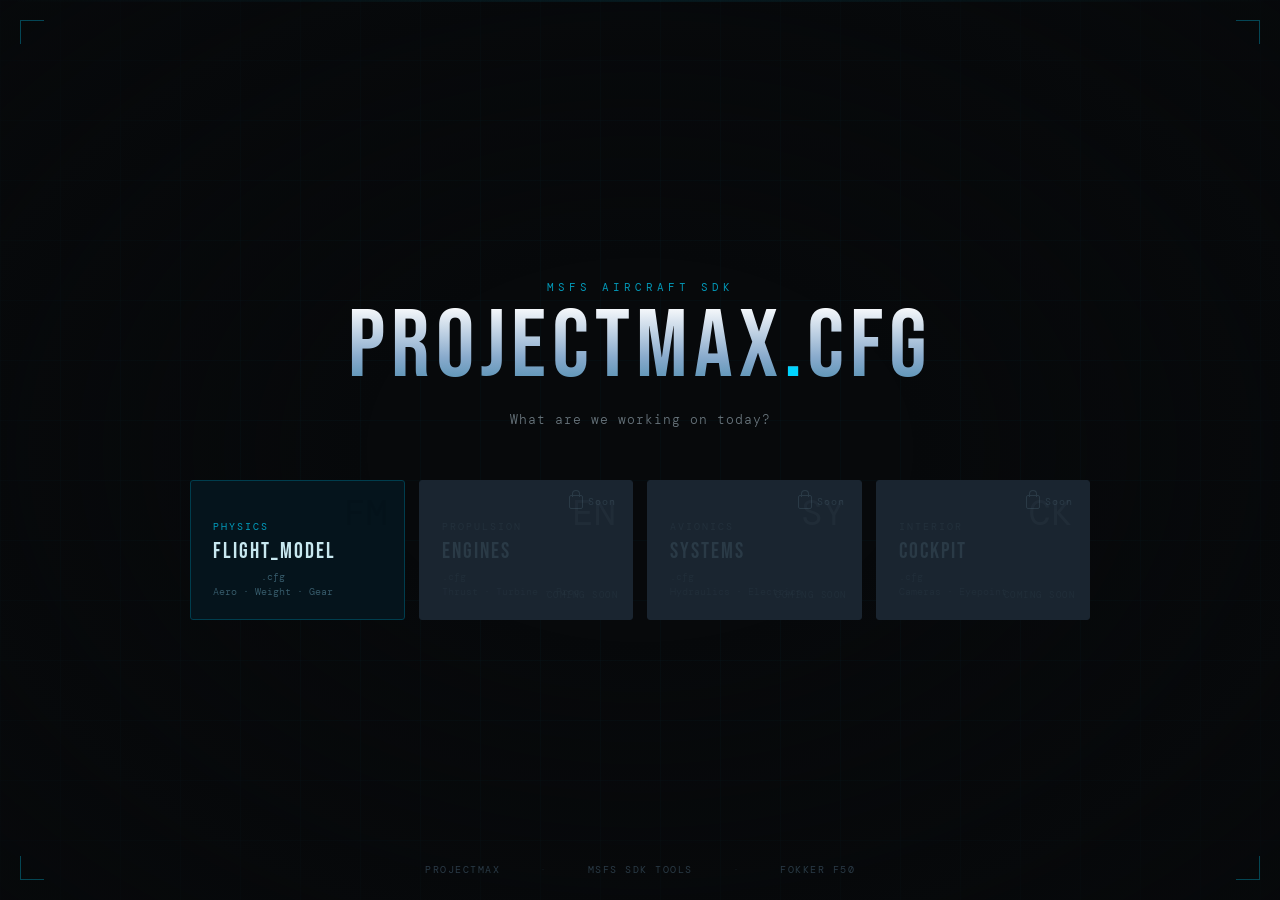
==== menu.html @ fecf092c "Add files via upload" ====
<!DOCTYPE html>
<html lang="en">
<head>
<meta charset="UTF-8">
<meta name="viewport" content="width=device-width, initial-scale=1.0">
<title>ProjectMax — CFG Editor</title>
<style>
@import url('https://fonts.googleapis.com/css2?family=Bebas+Neue&family=DM+Mono:wght@300;400;500&family=Barlow:wght@300;400&display=swap');

:root {
  --bg: #07090b;
  --line: #141c24;
  --accent: #00d4ff;
  --accent-dim: #003d4d;
  --text: #b8ccd8;
  --muted: #2a3a46;
  --muted2: #1a2830;
  --disabled: #1a2530;
  --disabled-text: #2a3a46;
  --disabled-border: #1a2530;
}

*, *::before, *::after { box-sizing: border-box; margin: 0; padding: 0; }

html, body {
  width: 100%; height: 100%;
  background: var(--bg);
  color: var(--text);
  font-family: 'Barlow', sans-serif;
  overflow: hidden;
}

/* ── Grid lines background ── */
.grid-bg {
  position: fixed;
  inset: 0;
  background-image:
    linear-gradient(rgba(0,212,255,0.025) 1px, transparent 1px),
    linear-gradient(90deg, rgba(0,212,255,0.025) 1px, transparent 1px);
  background-size: 60px 60px;
  pointer-events: none;
  z-index: 0;
}

/* Vignette */
.vignette {
  position: fixed; inset: 0;
  background: radial-gradient(ellipse at center, transparent 30%, #07090bcc 100%);
  pointer-events: none;
  z-index: 1;
}

/* Horizontal scan line drift */
.scanline {
  position: fixed;
  left: 0; right: 0;
  height: 2px;
  background: linear-gradient(90deg, transparent, rgba(0,212,255,0.08), transparent);
  animation: scan 8s linear infinite;
  pointer-events: none;
  z-index: 2;
}
@keyframes scan {
  0%   { top: -2px; opacity: 0; }
  5%   { opacity: 1; }
  95%  { opacity: 1; }
  100% { top: 100%; opacity: 0; }
}

/* ── Corner marks ── */
.corner {
  position: fixed;
  width: 24px; height: 24px;
  border-color: var(--accent);
  border-style: solid;
  opacity: 0.3;
  z-index: 3;
}
.corner.tl { top: 20px; left: 20px; border-width: 1px 0 0 1px; }
.corner.tr { top: 20px; right: 20px; border-width: 1px 1px 0 0; }
.corner.bl { bottom: 20px; left: 20px; border-width: 0 0 1px 1px; }
.corner.br { bottom: 20px; right: 20px; border-width: 0 1px 1px 0; }

/* ── Main layout ── */
.stage {
  position: relative;
  z-index: 10;
  width: 100%; height: 100vh;
  display: flex;
  flex-direction: column;
  align-items: center;
  justify-content: center;
  gap: 0;
}

/* ── Logo / Title ── */
.logo-block {
  text-align: center;
  margin-bottom: 52px;
  animation: fadeDown 0.7s cubic-bezier(0.2,0,0,1) both;
}
@keyframes fadeDown {
  from { opacity: 0; transform: translateY(-18px); }
  to   { opacity: 1; transform: translateY(0); }
}

.logo-eyebrow {
  font-family: 'DM Mono', monospace;
  font-size: 11px;
  letter-spacing: 4px;
  color: var(--accent);
  text-transform: uppercase;
  margin-bottom: 10px;
  opacity: 0.7;
}

.logo-title {
  font-family: 'Bebas Neue', sans-serif;
  font-size: clamp(56px, 8vw, 96px);
  letter-spacing: 6px;
  color: #fff;
  line-height: 0.92;
  /* Subtle chrome effect */
  background: linear-gradient(180deg, #ffffff 0%, #88aacc 60%, #4488aa 100%);
  -webkit-background-clip: text;
  -webkit-text-fill-color: transparent;
  background-clip: text;
}

.logo-title .dot { color: var(--accent); -webkit-text-fill-color: var(--accent); }

.logo-subtitle {
  margin-top: 18px;
  font-family: 'DM Mono', monospace;
  font-size: 13px;
  font-weight: 300;
  color: var(--text);
  letter-spacing: 1px;
  opacity: 0.55;
}

/* ── Button grid ── */
.btn-grid {
  display: grid;
  grid-template-columns: repeat(4, 1fr);
  gap: 14px;
  width: min(900px, 90vw);
}

/* ── Card button ── */
.cfg-btn {
  position: relative;
  display: flex;
  flex-direction: column;
  align-items: flex-start;
  justify-content: flex-end;
  padding: 24px 22px 20px;
  border: 1px solid var(--disabled-border);
  border-radius: 3px;
  background: var(--disabled);
  cursor: not-allowed;
  overflow: hidden;
  min-height: 140px;
  transition: border-color 0.2s, box-shadow 0.2s;
  animation: fadeUp 0.6s cubic-bezier(0.2,0,0,1) both;
}

.cfg-btn:nth-child(1) { animation-delay: 0.15s; }
.cfg-btn:nth-child(2) { animation-delay: 0.25s; }
.cfg-btn:nth-child(3) { animation-delay: 0.35s; }
.cfg-btn:nth-child(4) { animation-delay: 0.45s; }

@keyframes fadeUp {
  from { opacity: 0; transform: translateY(20px); }
  to   { opacity: 1; transform: translateY(0); }
}

/* Active (flight_model) */
.cfg-btn.active {
  border-color: var(--accent-dim);
  background: #05141c;
  cursor: pointer;
}
.cfg-btn.active:hover {
  border-color: var(--accent);
  box-shadow: 0 0 32px #00d4ff22, inset 0 0 40px #00d4ff08;
}
.cfg-btn.active:hover .btn-arrow { opacity: 1; transform: translateX(0); }
.cfg-btn.active:hover .btn-icon { opacity: 0.6; }
.cfg-btn.active:hover .btn-name { color: #fff; }

/* Disabled lock icon */
.cfg-btn.disabled .btn-lock {
  display: flex;
}

/* ── Big decorative icon ── */
.btn-icon {
  position: absolute;
  top: 14px; right: 16px;
  font-size: 36px;
  opacity: 0.06;
  transition: opacity 0.2s;
  line-height: 1;
  user-select: none;
  font-family: 'DM Mono', monospace;
}
.cfg-btn.disabled .btn-icon {
  opacity: 0.04;
}

/* Lock overlay */
.btn-lock {
  display: none;
  position: absolute;
  top: 14px; right: 16px;
  align-items: center;
  gap: 5px;
  font-family: 'DM Mono', monospace;
  font-size: 10px;
  color: var(--muted);
  letter-spacing: 1px;
}
.lock-icon {
  width: 14px; height: 14px;
  border: 1px solid var(--muted);
  border-radius: 2px;
  position: relative;
  display: flex; align-items: center; justify-content: center;
}
.lock-icon::before {
  content: '';
  position: absolute;
  top: -6px;
  width: 8px; height: 7px;
  border: 1px solid var(--muted);
  border-bottom: none;
  border-radius: 4px 4px 0 0;
}

.btn-tag {
  font-family: 'DM Mono', monospace;
  font-size: 10px;
  letter-spacing: 2px;
  text-transform: uppercase;
  margin-bottom: 8px;
}
.cfg-btn.active .btn-tag { color: var(--accent); opacity: 0.7; }
.cfg-btn.disabled .btn-tag { color: var(--muted); opacity: 0.5; }

.btn-name {
  font-family: 'Bebas Neue', sans-serif;
  font-size: 22px;
  letter-spacing: 2px;
  line-height: 1;
  transition: color 0.15s;
}
.cfg-btn.active .btn-name { color: #c8e8f0; }
.cfg-btn.disabled .btn-name { color: var(--disabled-text); }

.btn-desc {
  margin-top: 6px;
  font-family: 'DM Mono', monospace;
  font-size: 10px;
  font-weight: 300;
  line-height: 1.5;
}
.cfg-btn.active .btn-desc { color: #3a6070; }
.cfg-btn.disabled .btn-desc { color: var(--muted); opacity: 0.4; }

.btn-arrow {
  position: absolute;
  bottom: 18px; right: 18px;
  font-size: 18px;
  color: var(--accent);
  opacity: 0;
  transform: translateX(-6px);
  transition: opacity 0.2s, transform 0.2s;
}

.btn-coming-soon {
  position: absolute;
  bottom: 18px; right: 14px;
  font-family: 'DM Mono', monospace;
  font-size: 9px;
  letter-spacing: 1.5px;
  color: var(--muted);
  text-transform: uppercase;
  opacity: 0.4;
}

/* Subtle scan line on active hover */
.cfg-btn.active::before {
  content: '';
  position: absolute;
  inset: 0;
  background: linear-gradient(180deg, rgba(0,212,255,0.03) 0%, transparent 60%);
  opacity: 0;
  transition: opacity 0.2s;
  pointer-events: none;
}
.cfg-btn.active:hover::before { opacity: 1; }

/* ── Footer ── */
.footer {
  position: fixed;
  bottom: 24px;
  left: 0; right: 0;
  display: flex;
  justify-content: center;
  gap: 40px;
  font-family: 'DM Mono', monospace;
  font-size: 10px;
  letter-spacing: 1.5px;
  color: var(--muted);
  z-index: 10;
  opacity: 0.5;
  animation: fadeUp 1s 0.6s both;
}
.footer span { text-transform: uppercase; }
.footer .sep { opacity: 0.3; }
</style>
</head>
<body>

<div class="grid-bg"></div>
<div class="vignette"></div>
<div class="scanline"></div>
<div class="corner tl"></div>
<div class="corner tr"></div>
<div class="corner bl"></div>
<div class="corner br"></div>

<div class="stage">

  <div class="logo-block">
    <div class="logo-eyebrow">MSFS Aircraft SDK</div>
    <div class="logo-title">ProjectMax<span class="dot">.</span>CFG</div>
    <div class="logo-subtitle">What are we working on today?</div>
  </div>

  <div class="btn-grid">

    <!-- flight_model.cfg — ACTIVE -->
    <button class="cfg-btn active" onclick="window.location.href='flight_model_editor.html'">
      <div class="btn-icon">FM</div>
      <div class="btn-tag">Physics</div>
      <div class="btn-name">flight_model</div>
      <div class="btn-desc">.cfg<br>Aero · Weight · Gear</div>
      <div class="btn-arrow">→</div>
    </button>

    <!-- engines.cfg — DISABLED -->
    <div class="cfg-btn disabled">
      <div class="btn-lock">
        <div class="lock-icon"></div>
        <span>Soon</span>
      </div>
      <div class="btn-icon">EN</div>
      <div class="btn-tag">Propulsion</div>
      <div class="btn-name">engines</div>
      <div class="btn-desc">.cfg<br>Thrust · Turbine · Prop</div>
      <div class="btn-coming-soon">Coming soon</div>
    </div>

    <!-- systems.cfg — DISABLED -->
    <div class="cfg-btn disabled">
      <div class="btn-lock">
        <div class="lock-icon"></div>
        <span>Soon</span>
      </div>
      <div class="btn-icon">SY</div>
      <div class="btn-tag">Avionics</div>
      <div class="btn-name">systems</div>
      <div class="btn-desc">.cfg<br>Hydraulics · Electrics</div>
      <div class="btn-coming-soon">Coming soon</div>
    </div>

    <!-- cockpit.cfg — DISABLED -->
    <div class="cfg-btn disabled">
      <div class="btn-lock">
        <div class="lock-icon"></div>
        <span>Soon</span>
      </div>
      <div class="btn-icon">CK</div>
      <div class="btn-tag">Interior</div>
      <div class="btn-name">cockpit</div>
      <div class="btn-desc">.cfg<br>Cameras · Eyepoint</div>
      <div class="btn-coming-soon">Coming soon</div>
    </div>

  </div>
</div>

<div class="footer">
  <span>ProjectMax</span>
  <span class="sep">·</span>
  <span>MSFS SDK Tools</span>
  <span class="sep">·</span>
  <span>Fokker F50</span>
</div>

</body>
</html>
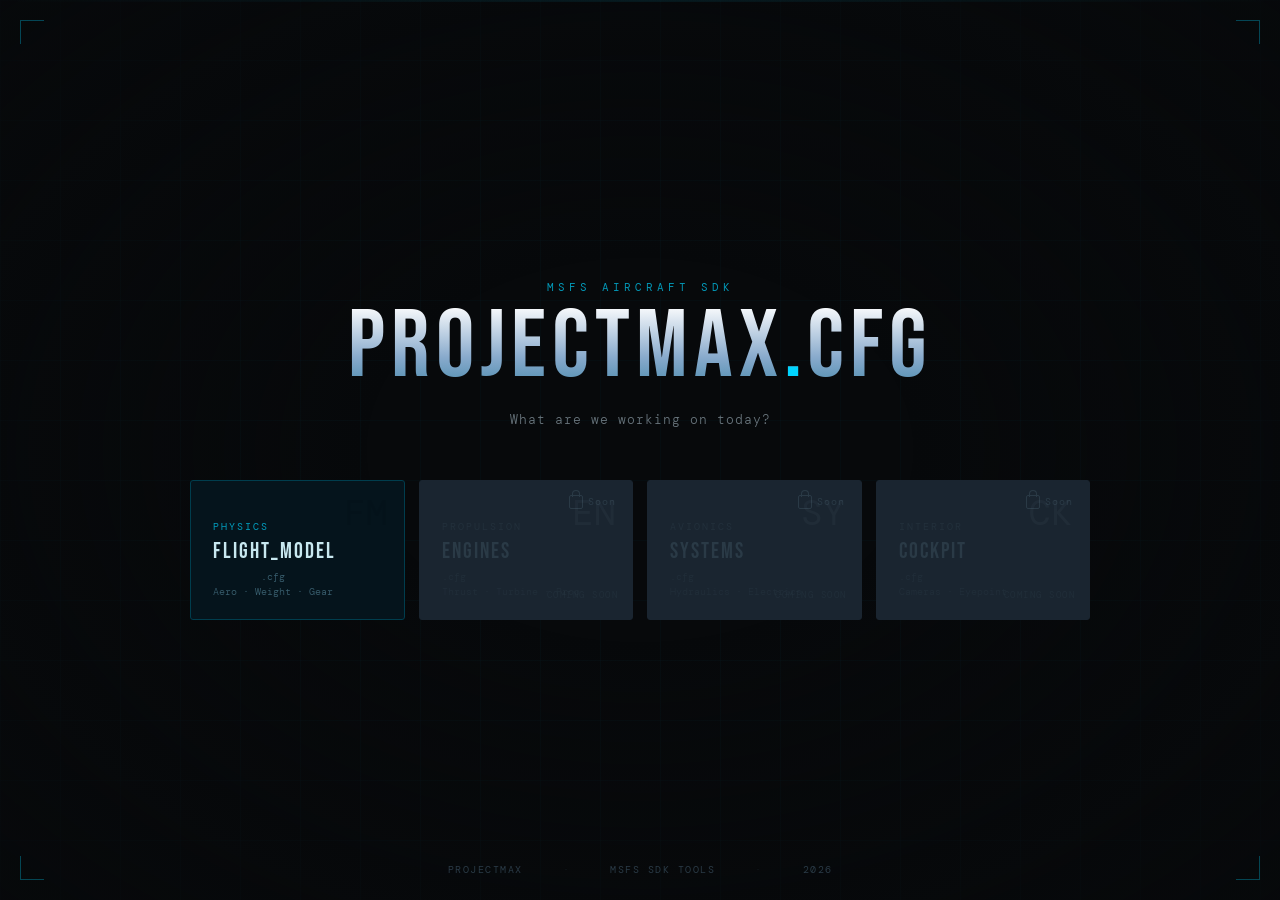
==== commit 95a16f19: "Update menu.html" ====
--- a/menu.html
+++ b/menu.html
@@ -335,7 +335,7 @@
 
   <div class="logo-block">
     <div class="logo-eyebrow">MSFS Aircraft SDK</div>
-    <div class="logo-title">ProjectMax<span class="dot">.</span>CFG</div>
+    <div class="logo-title">projectmax<span class="dot">.</span>CFG</div>
     <div class="logo-subtitle">What are we working on today?</div>
   </div>
 
@@ -393,11 +393,11 @@
 </div>
 
 <div class="footer">
-  <span>ProjectMax</span>
+  <span>projectmax</span>
   <span class="sep">·</span>
   <span>MSFS SDK Tools</span>
   <span class="sep">·</span>
-  <span>Fokker F50</span>
+  <span>2026</span>
 </div>
 
 </body>
